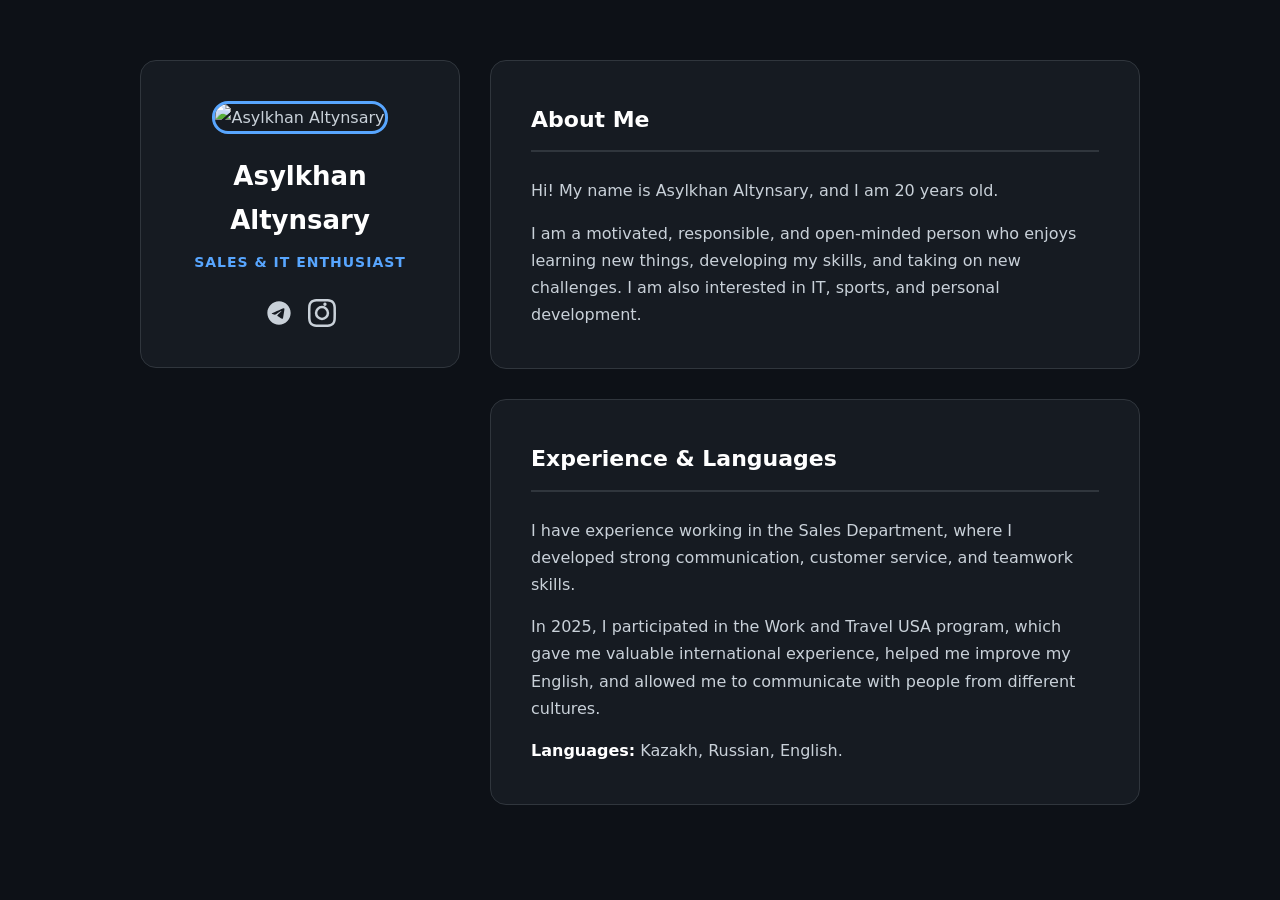
==== index.html @ d2031b44 "Add files via upload" ====
<!DOCTYPE html>
<html lang="en">
<head>
    <meta charset="UTF-8">
    <meta name="viewport" content="width=device-width, initial-scale=1.0">
    <title>Asylkhan Altynsary | Portfolio</title>
    <link rel="stylesheet" href="style.css">
</head>
<body>
    <div class="portfolio-wrapper">
        <aside class="sidebar">
            <img src="photo.heic" alt="Asylkhan Altynsary" class="profile-pic">
            <h1>Asylkhan Altynsary</h1>
            <p class="tagline">Sales & IT Enthusiast</p>
            <div class="socials">
                <a href="#" class="social-icon">
                    <svg viewBox="0 0 24 24" width="28" height="28"><path fill="currentColor" d="M12 2C6.48 2 2 6.48 2 12s4.48 10 10 10 10-4.48 10-10S17.52 2 12 2zm4.64 6.8c-.15 1.58-.8 5.42-1.13 7.19-.14.75-.42 1-.68 1.03-.58.05-1.02-.38-1.58-.75-.88-.58-1.38-.94-2.23-1.5-.99-.65-.35-1.01.22-1.59.15-.15 2.71-2.48 2.76-2.69a.2.2 0 00-.05-.18c-.06-.05-.14-.03-.21-.02-.09.02-1.49.95-4.22 2.79-.4.27-.76.41-1.08.4-.36-.01-1.04-.2-1.55-.37-.63-.2-1.12-.31-1.08-.66.02-.18.27-.36.74-.55 2.92-1.27 4.86-2.11 5.83-2.51 2.78-1.16 3.35-1.36 3.73-1.36.08 0 .27.02.39.12.1.08.13.19.14.27-.01.06.01.24 0 .38z"/></svg>
                </a>
                <a href="#" class="social-icon">
                    <svg viewBox="0 0 24 24" width="28" height="28"><path fill="currentColor" d="M12 2.163c3.204 0 3.584.012 4.85.07 3.252.148 4.771 1.691 4.919 4.919.058 1.265.069 1.645.069 4.849 0 3.205-.012 3.584-.069 4.849-.149 3.225-1.664 4.771-4.919 4.919-1.266.058-1.644.07-4.85.07-3.204 0-3.584-.012-4.849-.07-3.26-.149-4.771-1.699-4.919-4.92-.058-1.265-.07-1.644-.07-4.849 0-3.204.013-3.583.07-4.849.149-3.227 1.664-4.771 4.919-4.919 1.266-.057 1.645-.069 4.849-.069zM12 0C8.741 0 8.333.014 7.053.072 2.695.272.273 2.69.073 7.052.014 8.333 0 8.741 0 12c0 3.259.014 3.668.072 4.948.2 4.358 2.618 6.78 6.98 6.98C8.333 23.986 8.741 24 12 24c3.259 0 3.668-.014 4.948-.072 4.354-.2 6.782-2.618 6.979-6.98.059-1.28.073-1.689.073-4.948 0-3.259-.014-3.667-.072-4.947-.196-4.354-2.617-6.78-6.979-6.98C15.668.014 15.259 0 12 0zm0 5.838a6.162 6.162 0 100 12.324 6.162 6.162 0 000-12.324zM12 16a4 4 0 110-8 4 4 0 010 8zm3.975-11.47a1.44 1.44 0 11-2.88 0 1.44 1.44 0 012.88 0z"/></svg>
                </a>
            </div>
        </aside>
        <main class="content">
            <section class="card">
                <h2>About Me</h2>
                <p>Hi! My name is Asylkhan Altynsary, and I am 20 years old.</p>
                <p>I am a motivated, responsible, and open-minded person who enjoys learning new things, developing my skills, and taking on new challenges. I am also interested in IT, sports, and personal development.</p>
            </section>
            <section class="card">
                <h2>Experience & Languages</h2>
                <p>I have experience working in the Sales Department, where I developed strong communication, customer service, and teamwork skills.</p>
                <p>In 2025, I participated in the Work and Travel USA program, which gave me valuable international experience, helped me improve my English, and allowed me to communicate with people from different cultures.</p>
                <p><strong>Languages:</strong> Kazakh, Russian, English.</p>
            </section>
        </main>
    </div>
</body>
</html>
---- style.css ----
:root {
    --bg-main: #0d1117;
    --bg-card: #161b22;
    --text-primary: #c9d1d9;
    --text-heading: #ffffff;
    --accent: #58a6ff;
    --border-color: #30363d;
}
* {
    margin: 0;
    padding: 0;
    box-sizing: border-box;
    font-family: system-ui, -apple-system, sans-serif;
}
body {
    background-color: var(--bg-main);
    color: var(--text-primary);
    line-height: 1.7;
    display: flex;
    justify-content: center;
    padding: 60px 20px;
}
.portfolio-wrapper {
    display: grid;
    grid-template-columns: 320px 1fr;
    gap: 30px;
    max-width: 1000px;
    width: 100%;
}
.sidebar {
    background-color: var(--bg-card);
    padding: 40px 30px;
    border-radius: 16px;
    text-align: center;
    height: max-content;
    border: 1px solid var(--border-color);
}
.profile-pic {
    width: 100%;
    max-width: 200px;
    aspect-ratio: 1/1;
    object-fit: cover;
    border-radius: 16px;
    margin-bottom: 20px;
    border: 3px solid var(--accent);
}
h1 {
    color: var(--text-heading);
    font-size: 26px;
    margin-bottom: 8px;
}
.tagline {
    font-size: 14px;
    color: var(--accent);
    margin-bottom: 25px;
    font-weight: 600;
    text-transform: uppercase;
    letter-spacing: 1px;
}
.socials {
    display: flex;
    justify-content: center;
    gap: 15px;
}
.social-icon {
    color: var(--text-primary);
    transition: 0.3s ease;
    display: flex;
    align-items: center;
    justify-content: center;
}
.social-icon:hover {
    color: var(--accent);
    transform: translateY(-4px);
}
.content {
    display: flex;
    flex-direction: column;
    gap: 30px;
}
.card {
    background-color: var(--bg-card);
    padding: 40px;
    border-radius: 16px;
    border: 1px solid var(--border-color);
}
.card h2 {
    color: var(--text-heading);
    border-bottom: 2px solid var(--border-color);
    padding-bottom: 12px;
    margin-bottom: 25px;
    font-size: 22px;
}
.card p {
    margin-bottom: 15px;
}
.card p:last-child {
    margin-bottom: 0;
}
strong {
    color: var(--text-heading);
}
@media (max-width: 768px) {
    .portfolio-wrapper {
        grid-template-columns: 1fr;
    }
    body {
        padding: 30px 15px;
    }
}
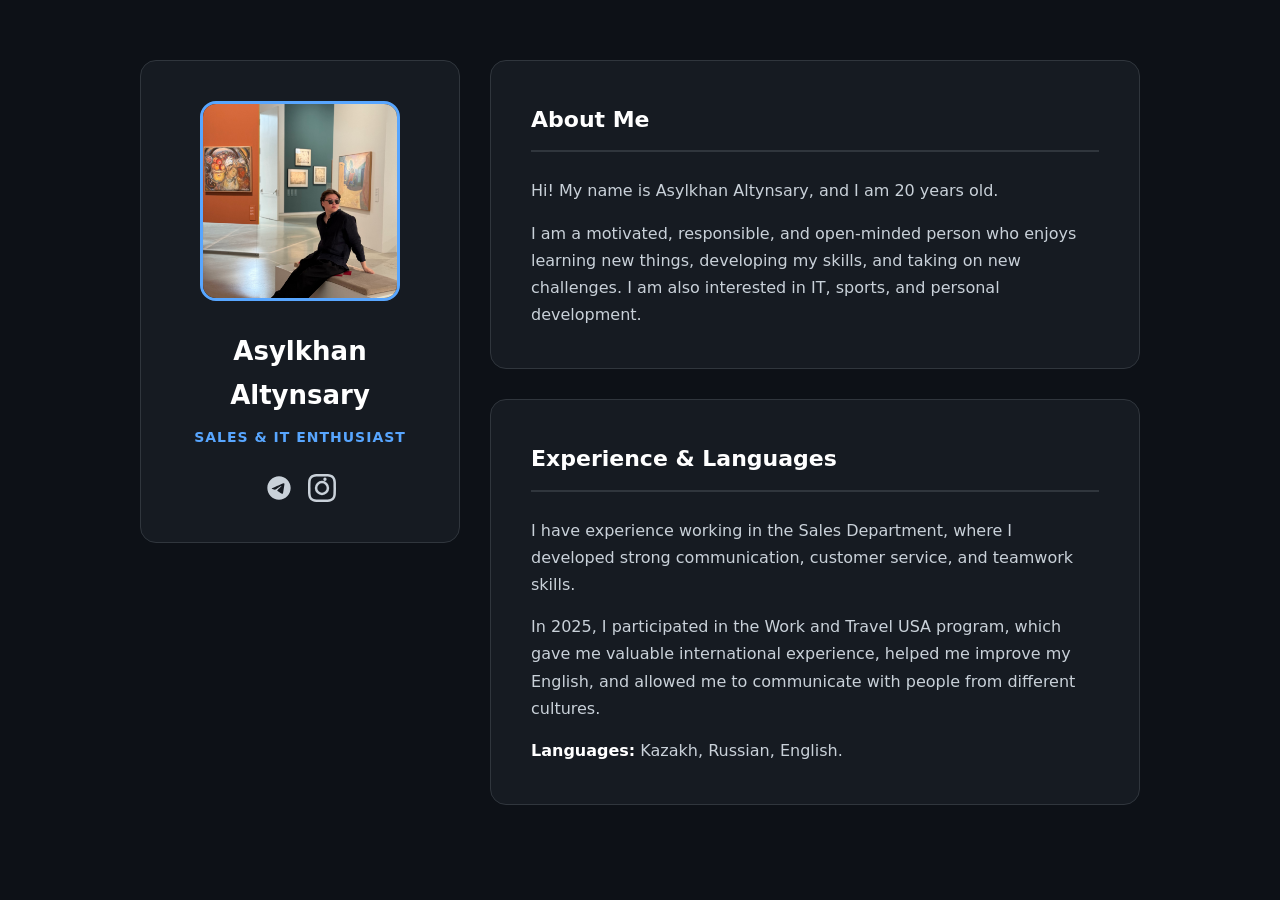
==== commit 647c3fc3: "Update index.html" ====
--- a/index.html
+++ b/index.html
@@ -9,7 +9,7 @@
 <body>
     <div class="portfolio-wrapper">
         <aside class="sidebar">
-            <img src="photo.heic" alt="Asylkhan Altynsary" class="profile-pic">
+            <img src="IMG_0789.jpg" alt="Asylkhan Altynsary" class="profile-pic">
             <h1>Asylkhan Altynsary</h1>
             <p class="tagline">Sales & IT Enthusiast</p>
             <div class="socials">
@@ -36,4 +36,4 @@
         </main>
     </div>
 </body>
-</html>+</html>
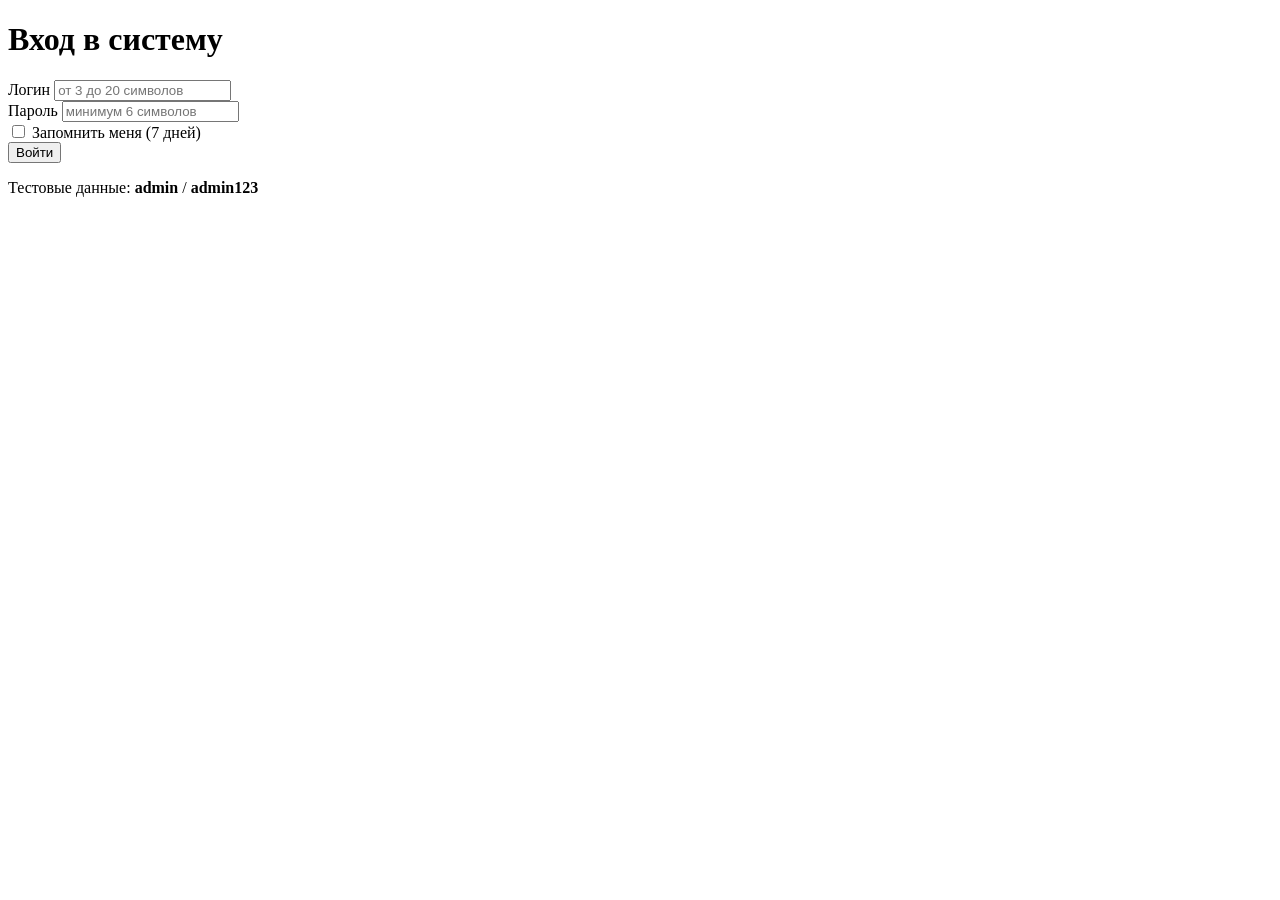
==== commit f81f3dfb: "Add files via upload" ====
--- a/index.html
+++ b/index.html
@@ -1,39 +1,42 @@
 <!DOCTYPE html>
-<html lang="en">
+<html lang="ru">
 <head>
     <meta charset="UTF-8">
     <meta name="viewport" content="width=device-width, initial-scale=1.0">
-    <title>Asylkhan Altynsary | Portfolio</title>
+    <title>Вход в систему — Login Lab</title>
     <link rel="stylesheet" href="style.css">
 </head>
 <body>
-    <div class="portfolio-wrapper">
-        <aside class="sidebar">
-            <img src="IMG_0789.jpg" alt="Asylkhan Altynsary" class="profile-pic">
-            <h1>Asylkhan Altynsary</h1>
-            <p class="tagline">Sales & IT Enthusiast</p>
-            <div class="socials">
-                <a href="#" class="social-icon">
-                    <svg viewBox="0 0 24 24" width="28" height="28"><path fill="currentColor" d="M12 2C6.48 2 2 6.48 2 12s4.48 10 10 10 10-4.48 10-10S17.52 2 12 2zm4.64 6.8c-.15 1.58-.8 5.42-1.13 7.19-.14.75-.42 1-.68 1.03-.58.05-1.02-.38-1.58-.75-.88-.58-1.38-.94-2.23-1.5-.99-.65-.35-1.01.22-1.59.15-.15 2.71-2.48 2.76-2.69a.2.2 0 00-.05-.18c-.06-.05-.14-.03-.21-.02-.09.02-1.49.95-4.22 2.79-.4.27-.76.41-1.08.4-.36-.01-1.04-.2-1.55-.37-.63-.2-1.12-.31-1.08-.66.02-.18.27-.36.74-.55 2.92-1.27 4.86-2.11 5.83-2.51 2.78-1.16 3.35-1.36 3.73-1.36.08 0 .27.02.39.12.1.08.13.19.14.27-.01.06.01.24 0 .38z"/></svg>
-                </a>
-                <a href="#" class="social-icon">
-                    <svg viewBox="0 0 24 24" width="28" height="28"><path fill="currentColor" d="M12 2.163c3.204 0 3.584.012 4.85.07 3.252.148 4.771 1.691 4.919 4.919.058 1.265.069 1.645.069 4.849 0 3.205-.012 3.584-.069 4.849-.149 3.225-1.664 4.771-4.919 4.919-1.266.058-1.644.07-4.85.07-3.204 0-3.584-.012-4.849-.07-3.26-.149-4.771-1.699-4.919-4.92-.058-1.265-.07-1.644-.07-4.849 0-3.204.013-3.583.07-4.849.149-3.227 1.664-4.771 4.919-4.919 1.266-.057 1.645-.069 4.849-.069zM12 0C8.741 0 8.333.014 7.053.072 2.695.272.273 2.69.073 7.052.014 8.333 0 8.741 0 12c0 3.259.014 3.668.072 4.948.2 4.358 2.618 6.78 6.98 6.98C8.333 23.986 8.741 24 12 24c3.259 0 3.668-.014 4.948-.072 4.354-.2 6.782-2.618 6.979-6.98.059-1.28.073-1.689.073-4.948 0-3.259-.014-3.667-.072-4.947-.196-4.354-2.617-6.78-6.979-6.98C15.668.014 15.259 0 12 0zm0 5.838a6.162 6.162 0 100 12.324 6.162 6.162 0 000-12.324zM12 16a4 4 0 110-8 4 4 0 010 8zm3.975-11.47a1.44 1.44 0 11-2.88 0 1.44 1.44 0 012.88 0z"/></svg>
-                </a>
+    <div class="container">
+        <h1>Вход в систему</h1>
+
+        <div id="errorBox" class="alert alert-error" style="display:none;"></div>
+
+        <div id="loggedInBox" style="display:none;">
+            <p>Вы уже вошли как <b id="loggedInName"></b>.</p>
+            <a class="btn" href="dashboard.html">Перейти в профиль</a>
+        </div>
+
+        <form id="loginForm" novalidate>
+            <div class="field">
+                <label for="username">Логин</label>
+                <input type="text" id="username" name="username" placeholder="от 3 до 20 символов" required>
             </div>
-        </aside>
-        <main class="content">
-            <section class="card">
-                <h2>About Me</h2>
-                <p>Hi! My name is Asylkhan Altynsary, and I am 20 years old.</p>
-                <p>I am a motivated, responsible, and open-minded person who enjoys learning new things, developing my skills, and taking on new challenges. I am also interested in IT, sports, and personal development.</p>
-            </section>
-            <section class="card">
-                <h2>Experience & Languages</h2>
-                <p>I have experience working in the Sales Department, where I developed strong communication, customer service, and teamwork skills.</p>
-                <p>In 2025, I participated in the Work and Travel USA program, which gave me valuable international experience, helped me improve my English, and allowed me to communicate with people from different cultures.</p>
-                <p><strong>Languages:</strong> Kazakh, Russian, English.</p>
-            </section>
-        </main>
+            <div class="field">
+                <label for="password">Пароль</label>
+                <input type="password" id="password" name="password" placeholder="минимум 6 символов" required>
+            </div>
+            <div class="field field-checkbox">
+                <label>
+                    <input type="checkbox" id="remember" name="remember"> Запомнить меня (7 дней)
+                </label>
+            </div>
+            <button type="submit" class="btn">Войти</button>
+        </form>
+        <p class="hint">Тестовые данные: <b>admin</b> / <b>admin123</b></p>
     </div>
+
+    <script src="script.js"></script>
+    <script>initLoginPage();</script>
 </body>
 </html>
